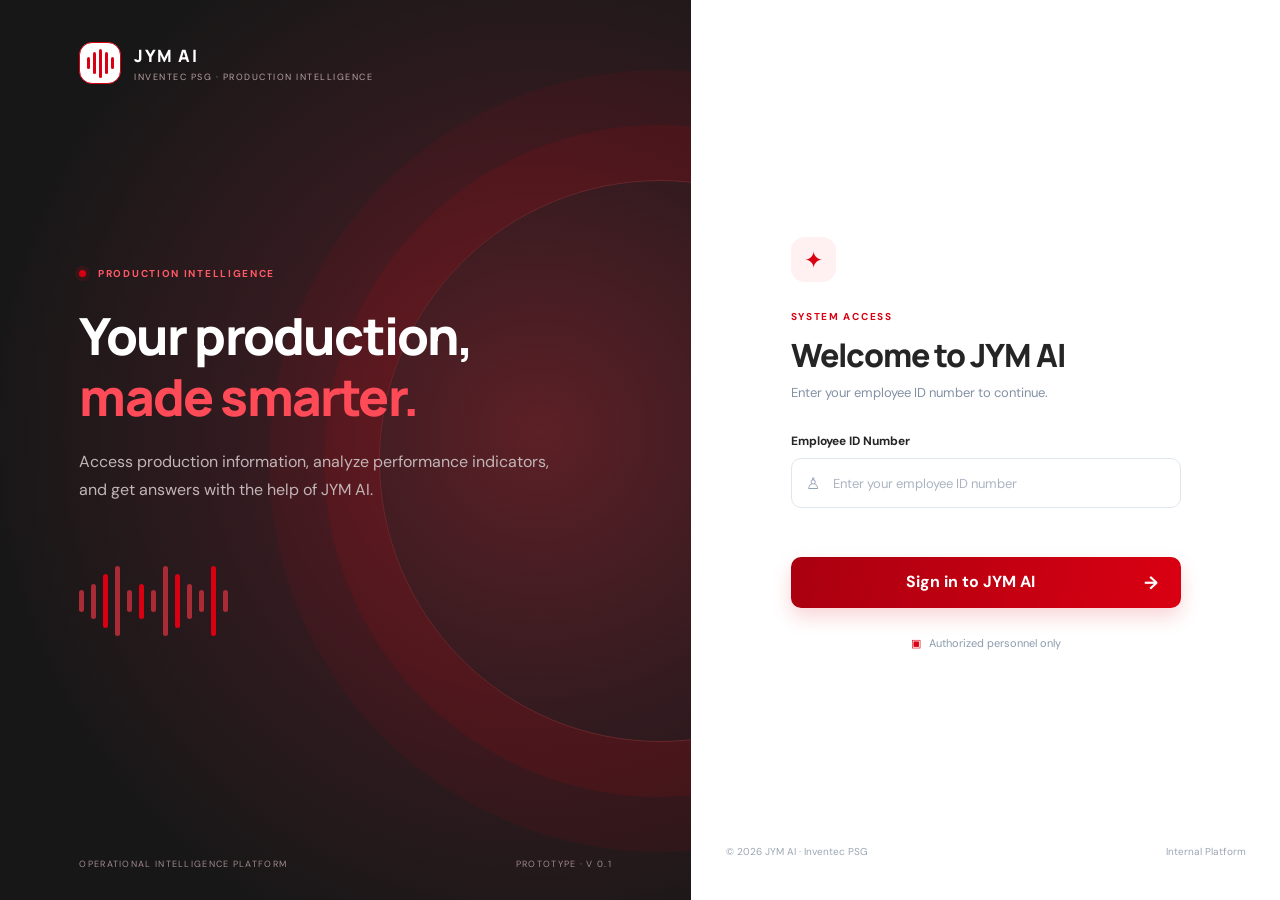
==== index.html @ 6309890d "Add files via upload" ====
<!DOCTYPE html>
<html lang="en">
<head>
    <meta charset="UTF-8">
    <meta name="viewport" content="width=device-width, initial-scale=1.0">
    <meta name="theme-color" content="#171717">

    <title>JYM AI | Inventec PSG</title>

    <link rel="stylesheet" href="css/styles.css">
</head>

<body class="login-page">

<main class="login-shell">

    <!-- LEFT PANEL -->
    <section class="login-visual">

        <a class="brand" href="index.html">

            <span class="brand-symbol">
                <span></span>
                <span></span>
                <span></span>
                <span></span>
                <span></span>
            </span>

            <span>
                <strong>JYM AI</strong>
                <small>INVENTEC PSG · PRODUCTION INTELLIGENCE</small>
            </span>

        </a>

        <div class="visual-content">

            <div class="eyebrow">
                <i class="pulse"></i>
                PRODUCTION INTELLIGENCE
            </div>

            <h1>
                Your production,
                <br>
                <em>made smarter.</em>
            </h1>

            <p>
                Access production information, analyze performance
                indicators, and get answers with the help of JYM AI.
            </p>

            <div class="sound-wave" aria-label="Decorative audio waveform">
                <i></i><i></i><i></i><i></i><i></i>
                <i></i><i></i><i></i><i></i><i></i>
                <i></i><i></i><i></i>
            </div>

        </div>

        <div class="visual-footer">
            <span>OPERATIONAL INTELLIGENCE PLATFORM</span>
            <span>PROTOTYPE · V 0.1</span>
        </div>

    </section>


    <!-- RIGHT PANEL -->
    <section class="login-panel">

        <div class="login-card">

            <div class="mobile-brand">
                JYM <b>AI</b>
            </div>

            <div class="sparkle">✦</div>

            <div class="eyebrow dark">
                SYSTEM ACCESS
            </div>

            <h2>Welcome to JYM AI</h2>

            <p class="muted">
                Enter your employee ID number to continue.
            </p>


            <!-- LOGIN FORM -->
            <form id="loginForm">

                <label for="username">
                    Employee ID Number
                </label>

                <div class="input-wrap">

                    <span>♙</span>

                    <input
                        id="username"
                        name="username"
                        type="text"
                        inputmode="numeric"
                        autocomplete="username"
                        placeholder="Enter your employee ID number"
                        maxlength="15"
                        required
                    >

                </div>

                <div
                    id="loginError"
                    class="form-error"
                    role="alert">
                </div>

                <button class="primary-button" type="submit">
                    Sign in to JYM AI
                    <span>→</span>
                </button>

            </form>


            <div class="secure-note">
                <span>▣</span>
                Authorized personnel only
            </div>

        </div>


        <footer>
            © 2026 JYM AI · Inventec PSG
            <span>Internal Platform</span>
        </footer>

    </section>

</main>

<script src="js/app.js"></script>

</body>
</html>
---- css/styles.css ----
@import url('https://fonts.googleapis.com/css2?family=DM+Sans:wght@400;500;600;700&family=Manrope:wght@400;500;600;700;800&display=swap');

/* =========================================
   KAREN AI - INVENTEC PSG
   IDENTIDAD VISUAL ROJA
========================================= */

:root {
    --navy: #171717;
    --navy2: #292929;
    --blue: #D90012;
    --cyan: #F04452;
    --ink: #252525;
    --muted: #8290a4;
    --line: #e7ecf2;
    --bg: #f5f5f5;
    --white: #fff;
    --green: #25a879;

    --inventec-red: #D90012;
    --inventec-dark: #A90010;
    --inventec-light: #FFF0F1;
    --inventec-gray: #f4f4f4;
}

* {
    box-sizing: border-box;
}

body {
    margin: 0;
    font-family: 'DM Sans', sans-serif;
    color: var(--ink);
    background: var(--bg);
}

button,
input {
    font: inherit;
}

a {
    text-decoration: none;
    color: inherit;
}

/* =========================================
   LOGIN
========================================= */

.login-shell {
    min-height: 100vh;
    display: grid;
    grid-template-columns: 1.08fr .92fr;
    background: #fff;
}

.login-visual {
    background:
        radial-gradient(
            circle at 78% 48%,
            #5c2026 0,
            #351b20 38%,
            #171717 78%
        );

    color: white;
    padding: 42px 6.2vw 30px;
    display: flex;
    flex-direction: column;
    justify-content: space-between;
    position: relative;
    overflow: hidden;
}

.login-visual:after {
    content: "";
    position: absolute;
    width: 560px;
    height: 560px;
    border: 1px solid #6b252b;
    border-radius: 50%;
    right: -250px;
    top: 20%;

    box-shadow:
        0 0 0 55px #D9001218,
        0 0 0 110px #D9001210;

    pointer-events: none;
}

/* LOGO */

.brand {
    display: flex;
    align-items: center;
    gap: 13px;
    position: relative;
    z-index: 1;
}

.brand strong {
    display: block;
    font: 800 17px Manrope;
    letter-spacing: 1.5px;
    color: #fff;
}

.brand small {
    display: block;
    font-size: 9px;
    letter-spacing: 1.5px;
    color: #b9a3a5;
    margin-top: 4px;
}

.brand-symbol {
    width: 42px;
    height: 42px;
    border: 1px solid #D90012;
    border-radius: 13px;

    display: flex;
    align-items: center;
    justify-content: center;
    gap: 3px;

    background: #fff;
}

.brand-symbol span {
    width: 3px;
    border-radius: 4px;
    background: #D90012;
    height: 12px;
}

.brand-symbol span:nth-child(2),
.brand-symbol span:nth-child(4) {
    height: 22px;
}

.brand-symbol span:nth-child(3) {
    height: 29px;
}

/* CONTENIDO DEL LOGIN */

.visual-content {
    max-width: 650px;
    position: relative;
    z-index: 1;
    margin-top: -30px;
}

.eyebrow {
    font-size: 10px;
    font-weight: 700;
    letter-spacing: 1.7px;
    color: #ff5965;
}

.eyebrow.dark {
    color: #D90012;
}

.pulse,
.online-tag i,
.demo-pill i,
.system-card i {
    display: inline-block;
    width: 7px;
    height: 7px;
    background: #3bd2a1;
    border-radius: 50%;
    margin-right: 8px;
    box-shadow: 0 0 0 4px #3bd2a122;
}

.pulse {
    background: #D90012;
    box-shadow: 0 0 0 4px #D9001222;
}

.visual-content h1 {
    font: 800 clamp(34px, 4vw, 56px)/1.2 Manrope;
    letter-spacing: -1.8px;
    margin: 25px 0 20px;
}

.visual-content h1 em {
    font-style: normal;
    color: #ff4a58;
}

.visual-content p {
    color: #c2b5b7;
    font-size: 16px;
    line-height: 1.8;
    max-width: 475px;
}

/* ONDA DE VOZ */

.sound-wave {
    height: 88px;
    display: flex;
    align-items: center;
    gap: 7px;
    margin-top: 52px;
}

.sound-wave i {
    width: 5px;
    border-radius: 8px;
    background: #a92b35;
    height: 22px;
    animation: wave 1.3s ease-in-out infinite alternate;
}

.sound-wave i:nth-child(3n) {
    height: 54px;
    background: #D90012;
}

.sound-wave i:nth-child(2n) {
    height: 35px;
    animation-delay: .3s;
}

.sound-wave i:nth-child(4n) {
    height: 70px;
    animation-delay: .5s;
}

@keyframes wave {
    to {
        transform: scaleY(.48);
        opacity: .65;
    }
}

/* FOOTER LOGIN */

.visual-footer {
    display: flex;
    justify-content: space-between;
    font-size: 9px;
    letter-spacing: 1.3px;
    color: #a18b8e;
    position: relative;
    z-index: 1;
}

/* =========================================
   PANEL DE ACCESO
========================================= */

.login-panel {
    display: flex;
    align-items: center;
    justify-content: center;
    flex-direction: column;
    padding: 42px 30px;
    position: relative;
}

.login-card {
    width: min(100%, 390px);
    margin: auto 0;
}

.sparkle {
    width: 45px;
    height: 45px;
    border-radius: 14px;
    background: #FFF0F1;
    color: #D90012;
    display: grid;
    place-items: center;
    font-size: 23px;
    margin-bottom: 28px;
}

.login-card h2 {
    font: 800 32px Manrope;
    margin: 10px 0 7px;
    letter-spacing: -1px;
}

.muted {
    color: var(--muted);
    font-size: 13px;
}

.login-card > p {
    margin: 0 0 32px;
}

.login-card label {
    display: block;
    font-size: 12px;
    font-weight: 700;
    margin: 20px 0 9px;
}

.input-wrap {
    height: 50px;
    border: 1px solid #dfe6ee;
    border-radius: 10px;

    display: flex;
    align-items: center;
    padding: 0 14px;
    gap: 11px;

    transition: .2s;
}

.input-wrap:focus-within {
    border-color: #D90012;
    box-shadow: 0 0 0 3px #D9001218;
}

.input-wrap > span {
    color: #94a2b4;
}

.input-wrap input {
    border: 0;
    outline: 0;
    min-width: 0;
    flex: 1;
    color: var(--ink);
    font-size: 13px;
}

.input-wrap input::placeholder {
    color: #aab4c1;
}

.show-password {
    border: 0;
    background: none;
    color: #D90012;
    font-size: 11px;
    cursor: pointer;
}

/* BOTÓN PRINCIPAL */

.primary-button {
    width: 100%;
    height: 51px;
    margin-top: 25px;
    border: 0;
    border-radius: 10px;

    background: linear-gradient(
        100deg,
        #A90010,
        #D90012
    );

    color: #fff;
    font-weight: 700;
    cursor: pointer;

    box-shadow: 0 9px 20px #D900122b;
    transition: .2s;
}

.primary-button:hover {
    transform: translateY(-2px);
    box-shadow: 0 12px 25px #D9001245;
}

.primary-button span {
    float: right;
    margin-right: 17px;
    font-size: 18px;
}

.secure-note {
    text-align: center;
    color: #8c9bad;
    font-size: 11px;
    margin-top: 28px;
}

.secure-note span {
    color: #D90012;
    margin-right: 5px;
}

.demo-hint {
    text-align: center;
    font-size: 10px;
    color: #8a98a9;
    margin-top: 22px;
}

.demo-hint b {
    color: #5c6f84;
}

.form-error {
    font-size: 12px;
    color: #c34c56;
    margin-top: 10px;
    min-height: 14px;
}

.login-panel footer {
    width: min(100%, 520px);
    display: flex;
    justify-content: space-between;
    color: #9aa5b3;
    font-size: 10px;
}

.mobile-brand {
    display: none;
}

/* =========================================
   DASHBOARD
========================================= */

.dashboard-page {
    background: #f5f5f5;
}

.app-shell {
    min-height: 100vh;
}

/* MENÚ LATERAL */

.sidebar {
    width: 244px;
    background: #171717;
    color: #fff;
    position: fixed;
    inset: 0 auto 0 0;
    padding: 27px 17px 18px;
    display: flex;
    flex-direction: column;
    z-index: 3;
}

.side-brand {
    padding: 0 8px 39px;
}

.side-brand .brand-symbol {
    width: 37px;
    height: 37px;
}

.side-brand strong {
    font-size: 15px;
}

.side-brand small {
    font-size: 8px;
}

.side-caption {
    font-size: 9px;
    letter-spacing: 1.5px;
    color: #8b8586;
    font-weight: 700;
    padding: 0 12px 13px;
}

.nav-item {
    height: 44px;
    border-radius: 8px;
    display: flex;
    align-items: center;
    gap: 13px;
    padding: 0 12px;
    color: #bcb6b7;
    font-size: 12px;
    margin-bottom: 5px;
}

.nav-item > span {
    font-size: 17px;
    width: 18px;
    text-align: center;
}

.nav-item.active {
    background: #3b2023;
    color: #fff;
    box-shadow: inset 3px 0 #D90012;
}

.nav-dot {
    width: 6px;
    height: 6px;
    background: #D90012;
    border-radius: 50%;
    margin-left: auto;
}

.system-caption {
    margin-top: 38px;
}

.system-card {
    display: flex;
    align-items: center;
    gap: 11px;
    padding: 13px 11px;
    background: #292020;
    border-radius: 9px;
}

.system-card i {
    flex: none;
    background: #25a879;
}

.system-card b,
.system-card small,
.user-info b,
.user-info small {
    display: block;
}

.system-card b {
    font-size: 11px;
}

.system-card small {
    font-size: 10px;
    color: #b5a5a7;
    margin-top: 4px;
}

/* USUARIO DEL MENÚ */

.sidebar-user {
    margin-top: auto;
    border-top: 1px solid #393333;
    padding: 18px 2px 0;
    display: flex;
    align-items: center;
    gap: 10px;
}

.avatar {
    width: 34px;
    height: 34px;
    display: grid;
    place-items: center;
    background: #FFF0F1;
    color: #D90012;
    border-radius: 50%;
    font-weight: 700;
    font-size: 12px;
}

.user-info {
    min-width: 0;
    flex: 1;
}

.user-info b {
    font-size: 11px;
}

.user-info small {
    font-size: 9px;
    color: #b5a5a7;
    margin-top: 3px;
}

.sidebar-user > a {
    color: #c5b7b8;
    font-size: 18px;
}

/* =========================================
   CONTENIDO PRINCIPAL
========================================= */

.main-area {
    margin-left: 244px;
    padding: 28px 38px 24px;
    max-width: 1700px;
}

.topbar {
    display: flex;
    align-items: center;
    justify-content: space-between;
    border-bottom: 1px solid #e6ebf1;
    padding-bottom: 20px;
}

.breadcrumb {
    font-size: 10px;
    color: #8b98a9;
}

.breadcrumb span {
    padding: 0 7px;
    color: #c1c9d3;
}

.topbar h1 {
    font: 800 22px Manrope;
    margin: 7px 0 0;
    letter-spacing: -.5px;
}

.topbar-right {
    display: flex;
    align-items: center;
    gap: 17px;
}

.demo-pill {
    font-size: 9px;
    font-weight: 700;
    letter-spacing: .8px;
    color: #718399;
    background: #fff;
    border: 1px solid #e5ebf1;
    padding: 9px 12px;
    border-radius: 30px;
}

.demo-pill i {
    width: 6px;
    height: 6px;
    margin-right: 6px;
    background: #D90012;
    box-shadow: 0 0 0 4px #D9001218;
}

/* BIENVENIDA */

.welcome-row {
    display: flex;
    justify-content: space-between;
    align-items: center;
    padding: 27px 0 20px;
}

.welcome-row h2 {
    font: 700 21px Manrope;
    margin: 7px 0 4px;
}

.welcome-row p {
    margin: 0;
}

.date-pill,
.select-chip {
    background: #fff;
    border: 1px solid #e6ebf1;
    padding: 9px 12px;
    border-radius: 8px;
    font-size: 10px;
    color: #718096;
}

/* =========================================
   TARJETAS DE INDICADORES
========================================= */

.metric-grid {
    display: grid;
    grid-template-columns: repeat(4, minmax(0, 1fr));
    gap: 15px;
}

.metric-card,
.panel {
    background: #fff;
    border: 1px solid #e9edf2;
    border-radius: 12px;
    box-shadow: 0 3px 12px #203b5b06;
}

.metric-card {
    padding: 17px 18px;
    min-height: 135px;
}

.metric-heading {
    font-size: 11px;
    color: #718096;
    display: flex;
    align-items: center;
    justify-content: space-between;
}

.metric-icon {
    width: 28px;
    height: 28px;
    border-radius: 8px;
    display: grid;
    place-items: center;
    font-size: 15px;
}

.metric-icon.blue {
    background: #FFF0F1;
    color: #D90012;
}

.metric-icon.cyan {
    background: #fff0f1;
    color: #c32635;
}

.metric-icon.violet {
    background: #f2efff;
    color: #8871ce;
}

.metric-icon.orange {
    background: #fff4e8;
    color: #db9745;
}

.metric-number {
    font: 800 27px Manrope;
    letter-spacing: -1px;
    margin: 10px 0 6px;
}

.unit {
    font-size: 15px;
    color: #8c9bad;
}

.metric-foot {
    font-size: 9px;
    color: #8b98a9;
}

.positive {
    color: #1ca579;
}

.warning {
    color: #d58b32;
}

/* BARRAS DE PROGRESO */

.progress {
    height: 5px;
    background: #edf1f5;
    border-radius: 5px;
    margin: 9px 0 7px;
    overflow: hidden;
}

.progress i {
    height: 100%;
    display: block;
    border-radius: 5px;

    background: linear-gradient(
        90deg,
        #A90010,
        #D90012
    );
}

/* =========================================
   GRÁFICAS
========================================= */

.charts-grid {
    display: grid;
    grid-template-columns: 1.35fr 1fr;
    gap: 15px;
    margin-top: 16px;
}

.chart-panel {
    padding: 18px 20px;
    min-height: 255px;
}

.panel-heading {
    display: flex;
    justify-content: space-between;
    align-items: flex-start;
}

.panel-heading h3 {
    font: 700 13px Manrope;
    margin: 0;
}

.panel-heading p {
    font-size: 10px;
    color: #94a0af;
    margin: 5px 0 0;
}

.subtle-icon {
    color: #8fa1b4;
}

/* GRÁFICA DE BARRAS */

.bar-chart {
    height: 165px;
    display: flex;
    margin-top: 15px;
}

.chart-y {
    display: flex;
    flex-direction: column;
    justify-content: space-between;
    color: #9ca8b6;
    font-size: 9px;
    padding: 0 13px 22px 0;
}

.bars {
    flex: 1;
    display: flex;
    justify-content: space-around;
    gap: 18px;
    border-bottom: 1px solid #e8edf2;

    background: repeating-linear-gradient(
        to bottom,
        transparent 0,
        transparent 32px,
        #edf1f5 33px
    );
}

.bar-column {
    display: flex;
    align-items: center;
    flex-direction: column;
    justify-content: flex-end;
    width: 25%;
    height: 100%;
    font-size: 9px;
    color: #728196;
}

.bar-track {
    height: 130px;
    width: min(42px, 60%);
    display: flex;
    align-items: flex-end;
}

.bar-track i {
    display: block;
    width: 100%;
    background: linear-gradient(180deg, #F04452, #A90010);
    border-radius: 6px 6px 0 0;
}

.bar-column b {
    font-weight: 600;
    margin-top: 7px;
}

.bar-column small {
    font-size: 9px;
    color: #9aa6b5;
    margin-top: 3px;
}

/* GRÁFICA CIRCULAR */

.donut-area {
    display: flex;
    align-items: center;
    justify-content: center;
    gap: 25px;
    height: 175px;
}

.donut {
    width: 142px;
    height: 142px;
    border-radius: 50%;

    background: conic-gradient(
        #D90012 0 72%,
        #F18A91 72% 92%,
        #e6ebf1 92% 100%
    );

    display: grid;
    place-items: center;
    position: relative;
}

.donut:before {
    content: "";
    position: absolute;
    inset: 17px;
    background: #fff;
    border-radius: 50%;
}

.donut > div {
    z-index: 1;
    text-align: center;
}

.donut b,
.donut small {
    display: block;
}

.donut b {
    font: 800 17px Manrope;
}

.donut small {
    font-size: 9px;
    color: #93a0af;
    margin-top: 3px;
}

/* LEYENDA */

.legend {
    display: grid;
    gap: 12px;
    min-width: 130px;
}

.legend span {
    font-size: 9px;
    color: #78879a;
    display: flex;
    align-items: center;
    gap: 7px;
}

.legend b {
    margin-left: auto;
    color: #3c4b5f;
}

.legend i {
    width: 7px;
    height: 7px;
    border-radius: 50%;
}

.lg-blue {
    background: #D90012;
}

.lg-cyan {
    background: #F18A91;
}

.lg-gray {
    background: #dfe5ec;
}

/* =========================================
   ASISTENTE KAREN
========================================= */

.assistant-section {
    margin-top: 17px;

    background: linear-gradient(
        110deg,
        #171717,
        #352024
    );

    border-radius: 13px;
    padding: 21px 23px;
    color: #fff;
    box-shadow: 0 7px 20px #142b4814;
}

.assistant-intro {
    display: flex;
    align-items: center;
    gap: 14px;
    position: relative;
}

.assistant-orb {
    width: 43px;
    height: 43px;
    flex: none;
    border-radius: 50%;

    background: radial-gradient(
        circle at 35% 30%,
        #ff6570,
        #D90012 70%
    );

    display: grid;
    place-items: center;
    box-shadow: 0 0 0 6px #D900121c;
    color: white;
    font-size: 20px;
}

.assistant-intro .eyebrow {
    font-size: 8px;
}

.assistant-intro h2 {
    font: 700 17px Manrope;
    margin: 5px 0;
}

.assistant-intro p {
    font-size: 10px;
    color: #c2b5b7;
    margin: 0;
}

.online-tag {
    margin-left: auto;
    align-self: flex-start;
    font-size: 9px;
    color: #9fc7c9;
}

.online-tag i {
    width: 6px;
    height: 6px;
}

/* VENTANA DE CHAT */

.chat-box {
    background: #fff;
    border-radius: 10px;
    margin-top: 17px;
    padding: 15px 16px;
    color: var(--ink);
}

.karen-message {
    display: flex;
    gap: 11px;
    align-items: flex-start;
}

.karen-avatar {
    width: 28px;
    height: 28px;
    flex: none;
    border-radius: 9px;
    background: #FFF0F1;
    color: #D90012;

    display: grid;
    place-items: center;
    font: 800 13px Manrope;
}

.karen-message b {
    font-size: 10px;
}

.karen-message b small {
    font-weight: 400;
    color: #9ba7b5;
}

.karen-message p {
    font-size: 11px;
    color: #65758a;
    margin: 5px 0 0;
    line-height: 1.6;
}

/* SUGERENCIAS */

.suggestions {
    display: flex;
    gap: 7px;
    flex-wrap: wrap;
    margin: 13px 0 10px 39px;
}

.suggestions button {
    border: 1px solid #e1eaf0;
    background: #f7fafc;
    color: #54718c;
    padding: 7px 10px;
    border-radius: 20px;
    font-size: 9px;
    cursor: pointer;
}

.suggestions button:hover {
    border-color: #D90012;
    color: #D90012;
}

/* RESPUESTAS DEL CHAT */

.chat-response {
    margin: 8px 0 8px 39px;
    font-size: 11px;
    color: #52657a;
    line-height: 1.6;
}

.chat-response:empty {
    display: none;
}

/* FORMULARIO DEL CHAT */

.chat-form {
    display: flex;
    align-items: center;
    gap: 8px;
    border: 1px solid #e4eaf0;
    border-radius: 8px;
    padding: 5px 6px 5px 13px;
    margin-top: 10px;
}

.chat-form input {
    flex: 1;
    min-width: 0;
    border: 0;
    outline: 0;
    font-size: 11px;
    padding: 8px 0;
}

.chat-form input::placeholder {
    color: #a3afbc;
}

/* BOTONES DE VOZ Y ENVÍO */

.mic-button,
.send-button {
    width: 31px;
    height: 31px;
    border: 0;
    border-radius: 7px;
    cursor: pointer;
}

.mic-button {
    background: #FFF0F1;
    color: #D90012;
}

.mic-button.listening {
    background: #ffe3e5;
    color: #D90012;
    animation: blink .8s infinite alternate;
}

@keyframes blink {
    to {
        opacity: .5;
    }
}

.send-button {
    background: #D90012;
    color: #fff;
    font-size: 17px;
}

.send-button:hover {
    background: #A90010;
}

.chat-disclaimer {
    text-align: center;
    font-size: 8px;
    color: #a1adba;
    margin-top: 10px;
}

/* =========================================
   FOOTER DASHBOARD
========================================= */

.main-footer {
    display: flex;
    justify-content: space-between;
    color: #9aa6b4;
    font-size: 9px;
    padding: 18px 2px 0;
}

/* =========================================
   RESPONSIVE - TABLETS
========================================= */

@media(max-width: 1050px) {

    .main-area {
        padding: 25px 23px;
        margin-left: 220px;
    }

    .sidebar {
        width: 220px;
    }

    .metric-grid {
        grid-template-columns: repeat(2, 1fr);
    }

    .charts-grid {
        grid-template-columns: 1fr;
    }

    .login-visual {
        padding-left: 4vw;
        padding-right: 4vw;
    }
}

/* =========================================
   RESPONSIVE - CELULARES
========================================= */

@media(max-width: 700px) {

    .login-shell {
        grid-template-columns: 1fr;
    }

    .login-visual {
        display: none;
    }

    .login-panel {
        min-height: 100vh;
        padding: 30px 24px;
    }

    .mobile-brand {
        display: block;
        font: 800 17px Manrope;
        letter-spacing: 1px;
        margin-bottom: 45px;
    }

    .mobile-brand b {
        color: #D90012;
    }

    .login-card {
        width: min(100%, 410px);
    }

    .login-panel footer {
        font-size: 9px;
    }

    /* MENÚ MÓVIL */

    .sidebar {
        position: relative;
        width: 100%;
        height: auto;
        padding: 14px 16px;
        display: block;
    }

    .side-brand {
        padding: 0;
    }

    .side-brand .brand-symbol {
        width: 33px;
        height: 33px;
    }

    .side-brand strong {
        font-size: 13px;
    }

    .side-brand small {
        font-size: 7px;
    }

    .side-caption,
    .nav-item,
    .system-card,
    .sidebar-user {
        display: none;
    }

    /* CONTENIDO MÓVIL */

    .main-area {
        margin: 0;
        padding: 20px 15px;
    }

    .topbar h1 {
        font-size: 18px;
    }

    .demo-pill {
        font-size: 7px;
        padding: 7px;
    }

    .topbar-right {
        gap: 8px;
    }

    .welcome-row {
        align-items: flex-start;
        gap: 12px;
    }

    .welcome-row h2 {
        font-size: 17px;
    }

    .date-pill {
        white-space: nowrap;
        font-size: 9px;
    }

    .metric-grid {
        gap: 9px;
    }

    .metric-card {
        padding: 13px;
        min-height: 125px;
    }

    .metric-heading {
        font-size: 9px;
    }

    .metric-number {
        font-size: 23px;
    }

    .metric-foot {
        font-size: 8px;
    }

    .charts-grid {
        gap: 10px;
        margin-top: 10px;
    }

    .chart-panel {
        padding: 15px;
        min-height: 235px;
    }

    .donut-area {
        gap: 12px;
    }

    .donut {
        width: 120px;
        height: 120px;
    }

    .legend {
        min-width: 115px;
    }

    /* KAREN EN MÓVIL */

    .assistant-section {
        padding: 17px 13px;
    }

    .assistant-intro {
        gap: 10px;
    }

    .assistant-intro h2 {
        font-size: 15px;
    }

    .assistant-intro p {
        max-width: 230px;
        line-height: 1.5;
    }

    .online-tag {
        font-size: 8px;
    }

    .chat-box {
        padding: 12px;
    }

    .suggestions {
        margin-left: 0;
    }

    .main-footer {
        display: block;
        line-height: 1.8;
    }

    .main-footer span {
        display: block;
    }

    .visual-footer {
        display: none;
    }
}


/* =========================================
   JYM AI - DASHBOARD FINAL OVERRIDES
   LOGIN ORIGINAL PRESERVADO
========================================= */

/* ESTRUCTURA */

.dashboard-page {
    min-height: 100vh;
    background: #f5f5f5;
}

.app-shell {
    min-height: 100vh;
}

/* TOPBAR */

.main-area {
    max-width: none;
    padding-top: 28px;
}

.topbar {
    min-height: 65px;
}

.topbar h1 {
    font-size: 20px;
}

/* INDICADORES */

.metric-grid {
    grid-template-columns: repeat(4, minmax(0, 1fr));
    gap: 16px;
}

.metric-card {
    min-width: 0;
    transition: transform .2s, box-shadow .2s;
}

.metric-card:hover {
    transform: translateY(-2px);
    box-shadow: 0 8px 22px #203b5b0c;
}

/* GRÁFICAS */

.charts-grid {
    grid-template-columns: 1.3fr 1fr;
    gap: 16px;
}

.chart-panel {
    min-width: 0;
}

.bars {
    min-width: 0;
}

.donut-area {
    justify-content: space-evenly;
}

/* JYM AI */

.assistant-section {
    margin-top: 20px;
    padding: 24px;
}

.assistant-intro {
    margin-bottom: 5px;
}

.assistant-orb {
    flex-shrink: 0;
}

.chat-box {
    padding: 19px;
}

/* RESPUESTAS DEL ASISTENTE */

.chat-response {
    display: flex;
    flex-direction: column;
    gap: 14px;
}

.chat-response:empty {
    display: none;
}

.chat-response .user-message {
    align-self: flex-end;
    max-width: 75%;
    padding: 11px 14px;
    border-radius: 10px 10px 2px 10px;
    background: #fff0f1;
    color: #A90010;
    font-size: 11px;
    line-height: 1.6;
}

.chat-response .assistant-message {
    display: flex;
    align-items: flex-start;
    gap: 10px;
    max-width: 90%;
}

.chat-response .assistant-content {
    flex: 1;
    min-width: 0;
}

.chat-response .assistant-content b {
    display: block;
    font-size: 10px;
    margin-bottom: 6px;
}

.chat-response .assistant-content p {
    color: #65758a;
    font-size: 11px;
    line-height: 1.7;
    margin: 0;
}

.chat-response .assistant-content ul {
    padding-left: 18px;
    margin-top: 8px;
    color: #65758a;
    font-size: 11px;
    line-height: 1.8;
}

.chat-response .assistant-content strong {
    color: #252525;
}

.chat-response .typing-indicator {
    font-size: 10px;
    color: #94a0af;
}

/* SUGERENCIAS */

.suggestions button {
    transition: .2s;
}

.suggestions button:hover {
    background: #fff0f1;
    border-color: #D90012;
    color: #A90010;
}

/* FORMULARIO */

.chat-form {
    transition: border-color .2s, box-shadow .2s;
}

.chat-form:focus-within {
    border-color: #D90012;
    box-shadow: 0 0 0 3px #D9001210;
}

.send-button {
    transition: .2s;
}

.send-button:hover {
    background: #A90010;
    transform: translateY(-1px);
}

/* FOOTER */

.main-footer {
    margin-top: 4px;
}

/* =========================================
   RESPONSIVE
========================================= */

@media (max-width: 1200px) {

    .metric-grid {
        grid-template-columns: repeat(2, minmax(0, 1fr));
    }

    .charts-grid {
        grid-template-columns: 1fr;
    }

}

@media (max-width: 700px) {

    .main-area {
        padding: 20px 15px;
    }

    .metric-grid {
        grid-template-columns: repeat(2, minmax(0, 1fr));
    }

    .charts-grid {
        grid-template-columns: 1fr;
    }

    .assistant-section {
        padding: 17px 13px;
    }

    .chat-response .user-message {
        max-width: 90%;
    }

    .chat-response .assistant-message {
        max-width: 100%;
    }

}

@media (max-width: 380px) {

    .metric-grid {
        grid-template-columns: 1fr;
    }

    .assistant-intro h2 {
        font-size: 14px;
    }

    .donut-area {
        flex-direction: column;
        height: auto;
        padding: 15px 0;
    }

}
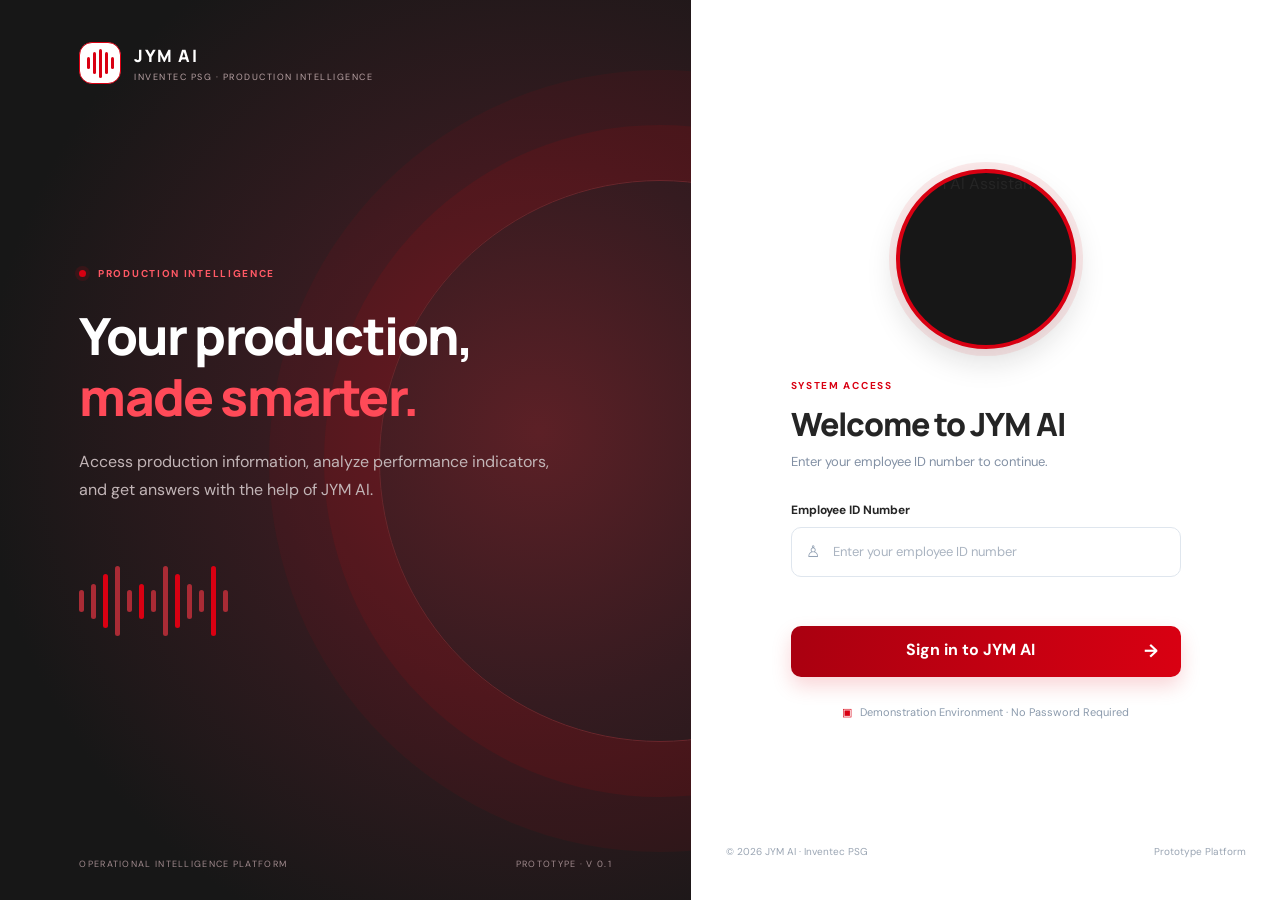
==== commit 70d52508: "Replace logo and update footer and notes Updated the AI logo section and modified text for clarity." ====
--- a/index.html
+++ b/index.html
@@ -1,5 +1,7 @@
+
 <!DOCTYPE html>
 <html lang="en">
+
 <head>
     <meta charset="UTF-8">
     <meta name="viewport" content="width=device-width, initial-scale=1.0">
@@ -77,7 +79,13 @@
                 JYM <b>AI</b>
             </div>
 
-            <div class="sparkle">✦</div>
+            <!-- JYM AI IMAGE -->
+            <div class="ai-logo">
+                <img
+                    src="/KarenAI_Inventec_HTML/img/WhatsApp Image 2026-11-25 at 11.24.45 PM.jpeg"
+                    alt="JYM AI Assistant"
+                >
+            </div>
 
             <div class="eyebrow dark">
                 SYSTEM ACCESS
@@ -106,7 +114,7 @@
                         name="username"
                         type="text"
                         inputmode="numeric"
-                        autocomplete="username"
+                        autocomplete="off"
                         placeholder="Enter your employee ID number"
                         maxlength="15"
                         required
@@ -130,7 +138,7 @@
 
             <div class="secure-note">
                 <span>▣</span>
-                Authorized personnel only
+                Demonstration Environment · No Password Required
             </div>
 
         </div>
@@ -138,7 +146,7 @@
 
         <footer>
             © 2026 JYM AI · Inventec PSG
-            <span>Internal Platform</span>
+            <span>Prototype Platform</span>
         </footer>
 
     </section>
@@ -148,4 +156,4 @@
 <script src="js/app.js"></script>
 
 </body>
-</html>+</html>
--- a/css/styles.css
+++ b/css/styles.css
@@ -1688,3 +1688,41 @@
     }
 
 }
+
+/* =========================================
+   JYM AI - LARGE CIRCULAR IMAGE BANNER
+========================================= */
+
+.ai-logo {
+    width: 180px;
+    height: 180px;
+    margin: 0 auto 30px;
+    border-radius: 50%;
+    overflow: hidden;
+    display: flex;
+    align-items: center;
+    justify-content: center;
+    background: #171717;
+    border: 4px solid #D90012;
+    box-shadow:
+        0 0 0 7px #D9001215,
+        0 12px 30px #17171725;
+}
+
+.ai-logo img {
+    width: 100%;
+    height: 100%;
+    object-fit: cover;
+    object-position: center;
+    border-radius: 50%;
+    display: block;
+}
+
+/* TABLETS */
+@media (max-width: 700px) {
+    .ai-logo {
+        width: 155px;
+        height: 155px;
+        margin-bottom: 25px;
+    }
+}
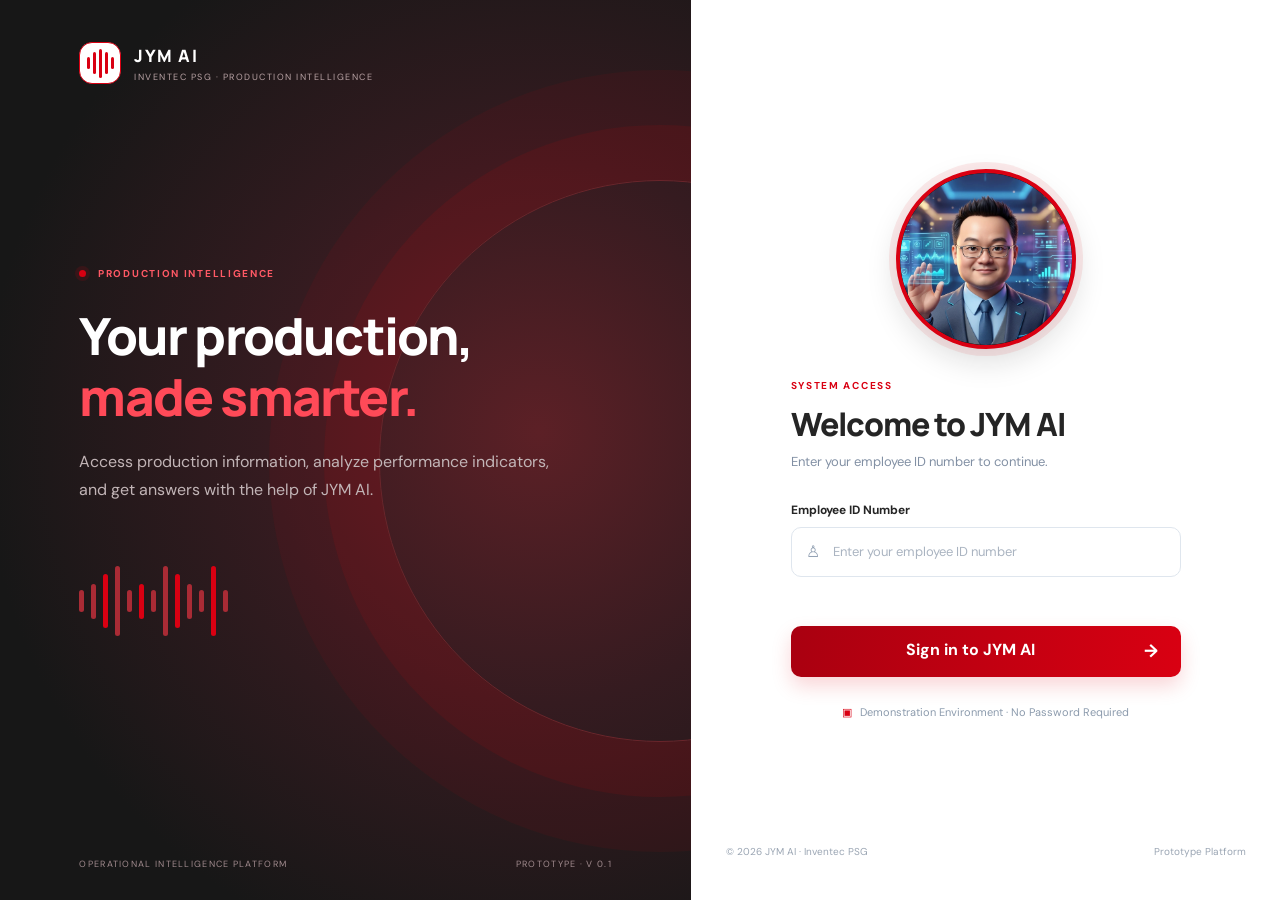
==== commit 649fb31a: "Update image source path in index.html" ====
--- a/index.html
+++ b/index.html
@@ -82,7 +82,7 @@
             <!-- JYM AI IMAGE -->
             <div class="ai-logo">
                 <img
-                    src="/KarenAI_Inventec_HTML/img/WhatsApp Image 2026-11-25 at 11.24.45 PM.jpeg"
+                    src="/img/WhatsApp Image 2026-11-25 at 11.24.45 PM.jpeg"
                     alt="JYM AI Assistant"
                 >
             </div>
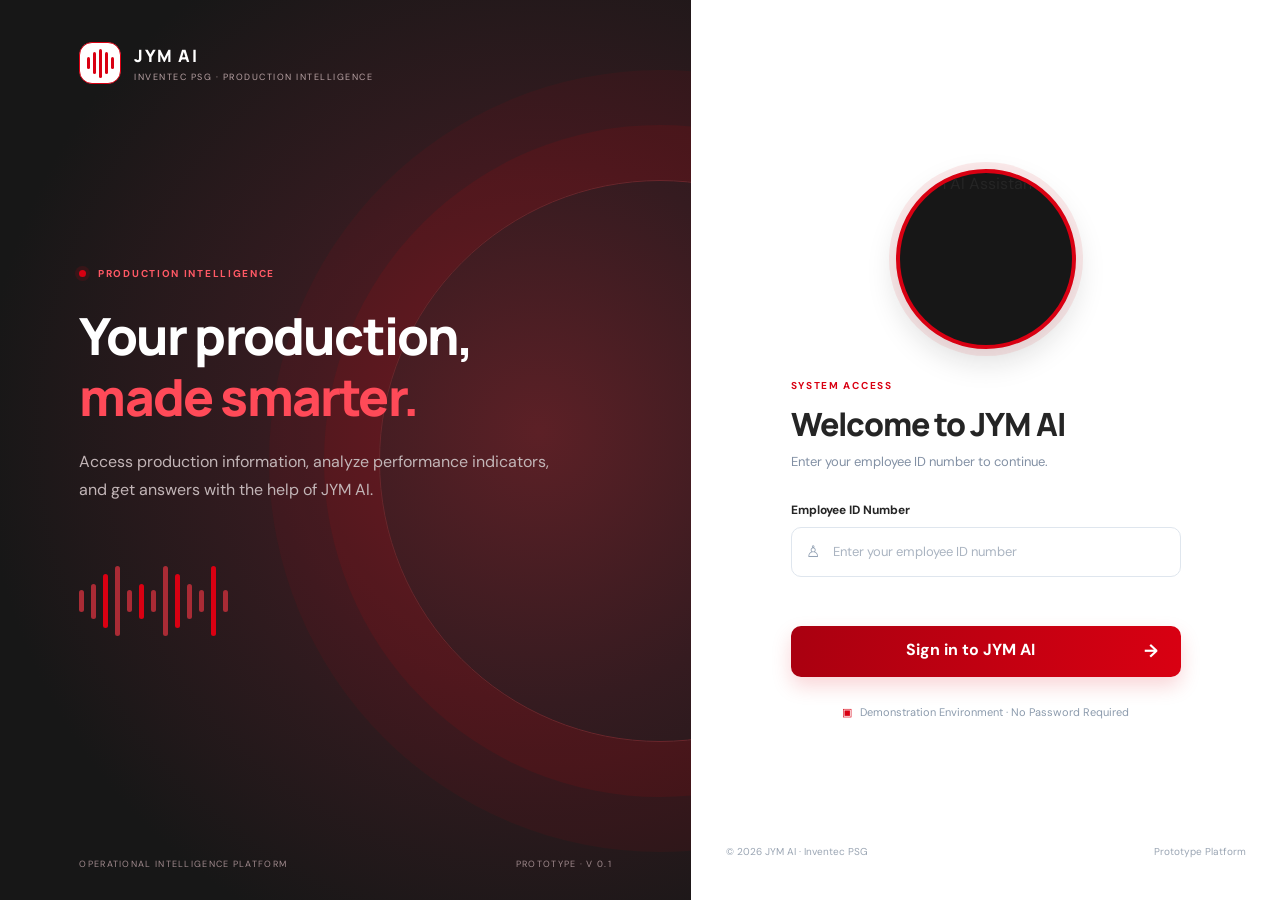
==== commit 1eeb0bb2: "Update image source path for AI logo" ====
--- a/index.html
+++ b/index.html
@@ -82,7 +82,7 @@
             <!-- JYM AI IMAGE -->
             <div class="ai-logo">
                 <img
-                    src="/img/WhatsApp Image 2026-11-25 at 11.24.45 PM.jpeg"
+                    src="JYM-AI-Inventec/img/WhatsApp Image 2026-11-25 at 11.24.45 PM.jpeg"
                     alt="JYM AI Assistant"
                 >
             </div>
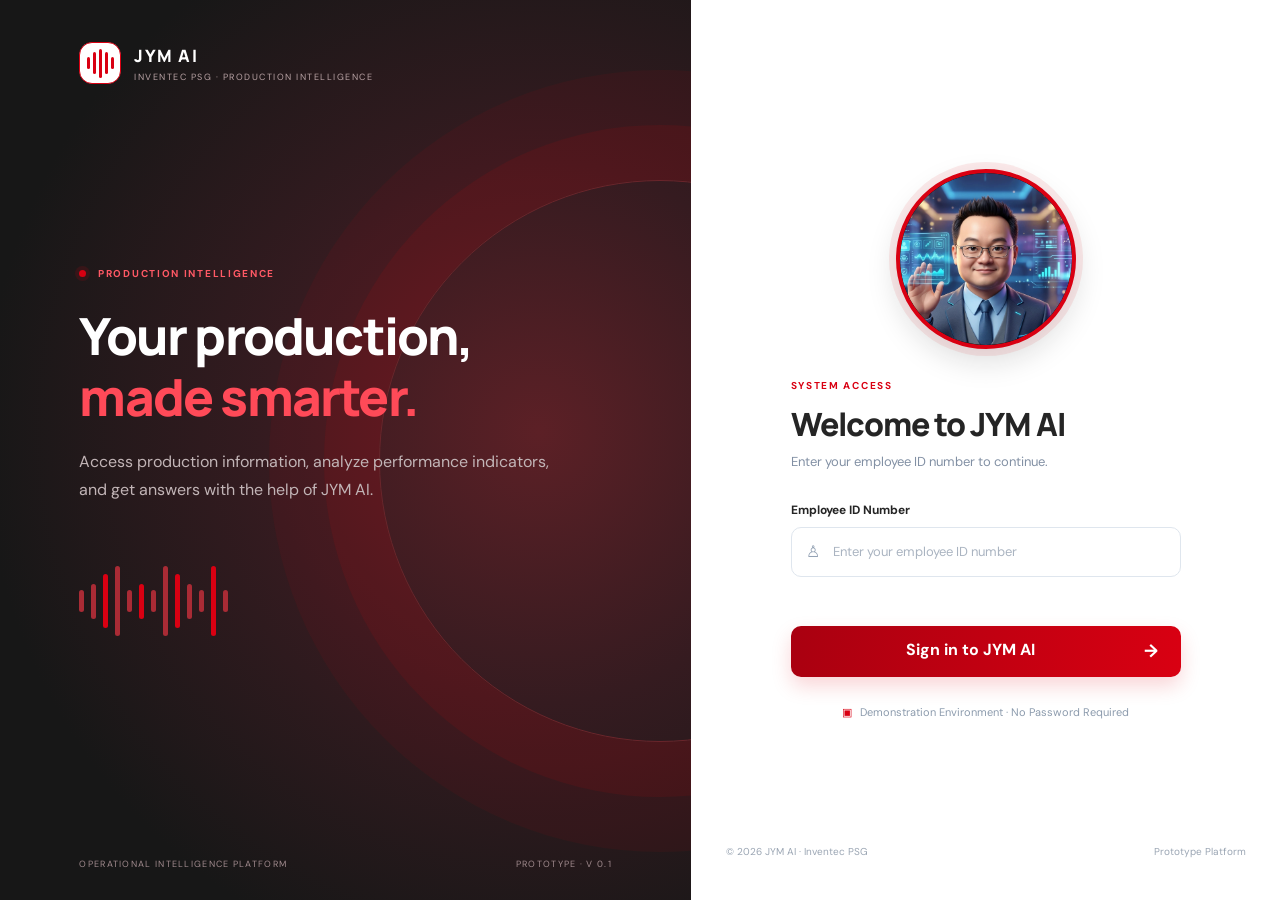
==== commit 8b18a1a1: "Modify JYM AI logo image source in index.html Updated image source path for JYM AI logo." ====
--- a/index.html
+++ b/index.html
@@ -79,13 +79,13 @@
                 JYM <b>AI</b>
             </div>
 
-            <!-- JYM AI IMAGE -->
-            <div class="ai-logo">
-                <img
-                    src="JYM-AI-Inventec/img/WhatsApp Image 2026-11-25 at 11.24.45 PM.jpeg"
-                    alt="JYM AI Assistant"
-                >
-            </div>
+          <!-- JYM AI IMAGE -->
+<div class="ai-logo">
+    <img
+        src="img/WhatsApp%20Image%202026-11-25%20at%2011.24.45%20PM.jpeg"
+        alt="JYM AI Assistant"
+    >
+</div>
 
             <div class="eyebrow dark">
                 SYSTEM ACCESS
